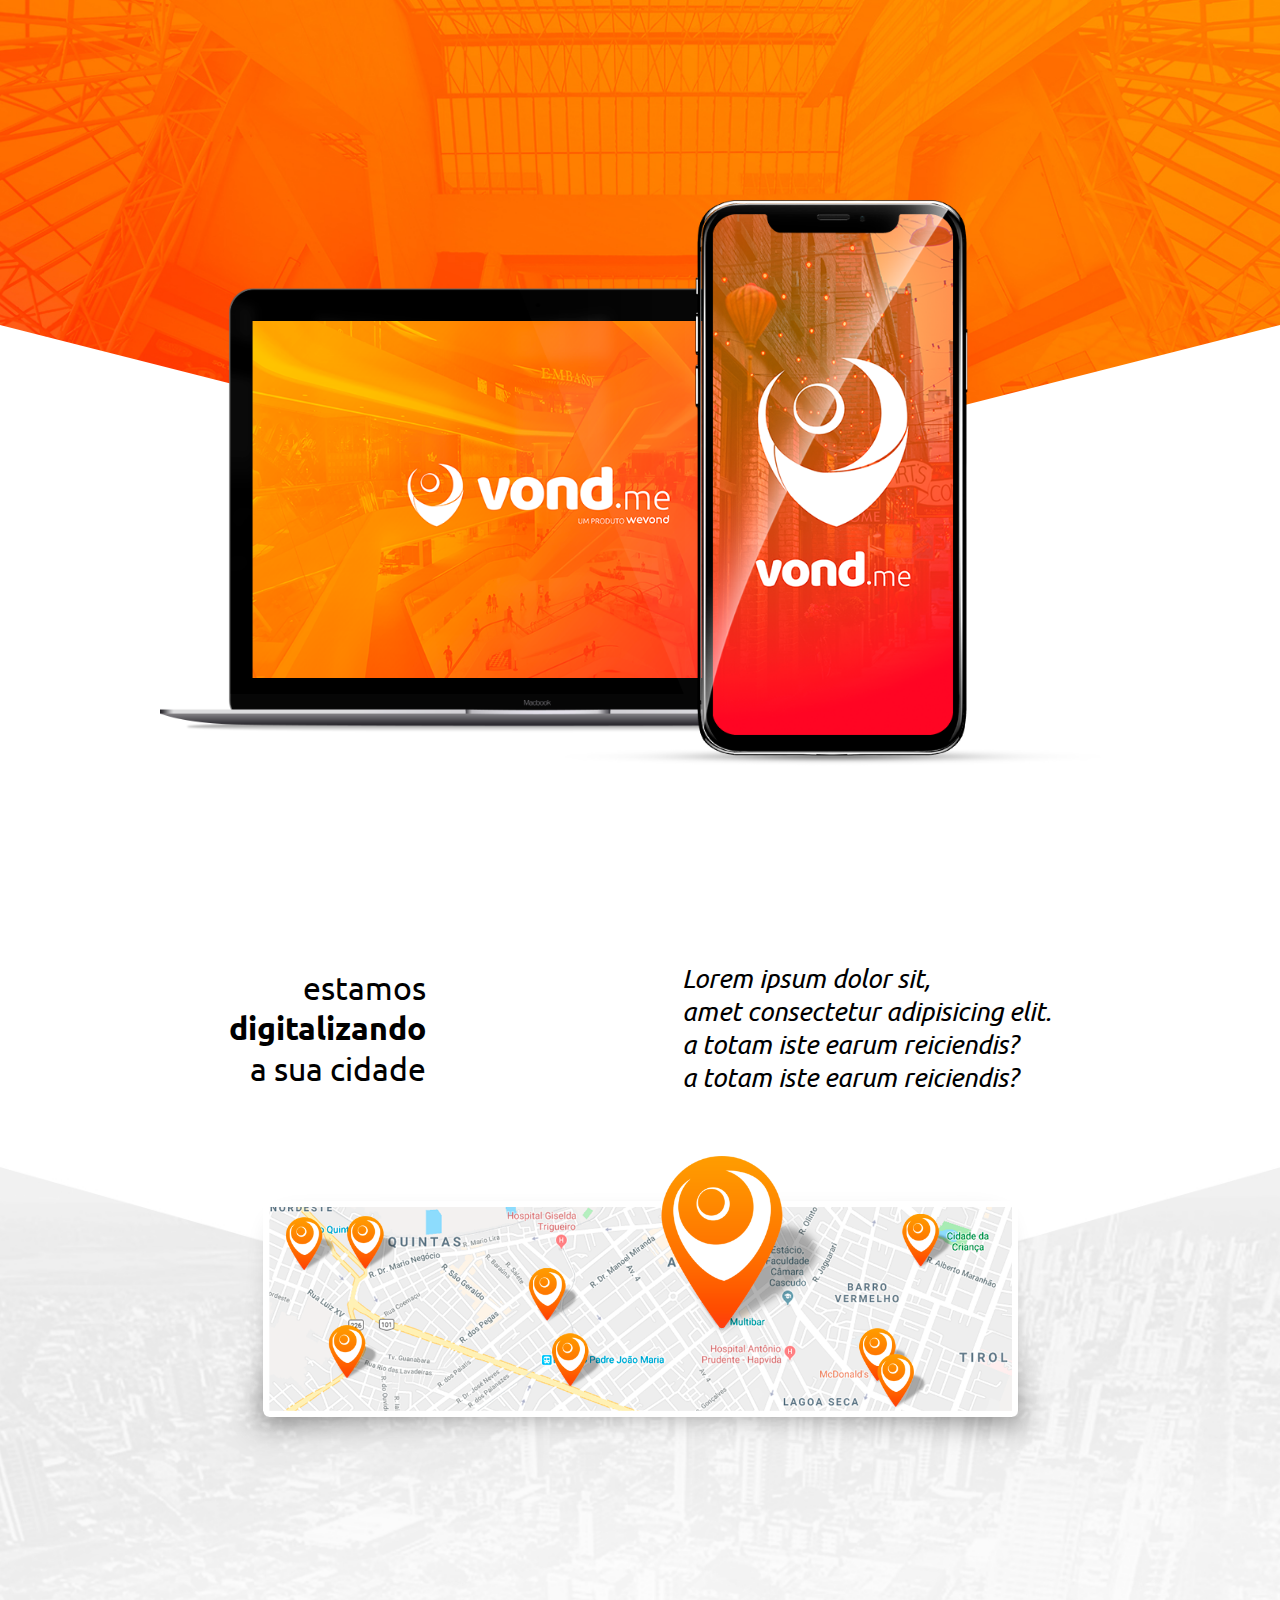
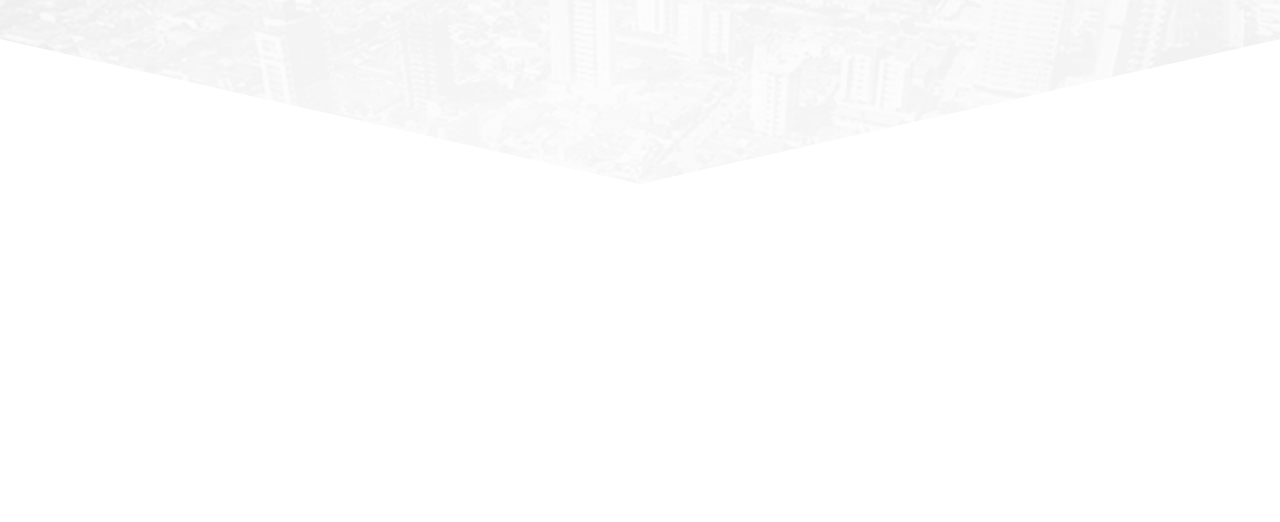
==== index.html @ 98130b82 "html/css" ====
<!DOCTYPE html>
<html lang="en">

<head>
  <meta charset="UTF-8">

  <meta name="viewport" content="width=device-width, initial-scale=1.0">
  <meta http-equiv="X-UA-Compatible" content="ie=edge">

  <link href="https://fonts.googleapis.com/css?family=Ubuntu:400,400i" rel="stylesheet">
  <link rel="shortcut icon" href="favicon.ico" type="image/x-icon">
  <link rel="stylesheet" href="css/style.css">

  <title>Vond.me</title>
</head>

<body>
  <div id="wevondLand1">
    <div id="wevondLand1Div"></div>
    <img src="img/celular-01_03.png" alt="devices">
  </div>

  <div id="wevondLand2">
    <p id="text1">
      <span>estamos</span>
      <span class="bold">digitalizando</span>
      <span>a sua cidade</span>
    </p>
    <p id="text2">
      <span>Lorem ipsum dolor sit,</span>
      <span>amet consectetur adipisicing elit.</span>
      <span> a totam iste earum reiciendis?</span>
      <span> a totam iste earum reiciendis?</span>
    </p>
  </div>

  <div id="wevondLand3">
    <img src="img/map_03.png" alt="devices">
    <div id="wevondLand3Div"></div>
  </div>

</body>

</html>
---- css/style.css ----
/* * {
  margin: 0 auto;
  padding: 0
} */

body{
  font-family: 'Ubuntu', sans-serif;
  margin: 0 auto;
}

.bold{
  font-weight: bold
}

#wevondLand1 {
  height: 900px;
  position: relative;
}
#wevondLand1Div {
  background: url("../img/wevond-land_01.jpg") no-repeat center center;
  clip-path: polygon(50% 75%, 100% 50%, 100% 0, 0 0, 0 50%);
  background-size: cover;
  height: 650px;
}

#wevondLand1 img {
  margin: 0 auto;
  max-width: 75%;
  position: absolute;
  right: 0;
  left: 0;
  top: 200px
}

#wevondLand2 {
  height: 20vw;
  display: flex;
  flex-direction: row;
  align-items: center;
  justify-content: center;
}
#wevondLand2 span {
  display: block
}
#wevondLand2 #text1 {
  font-size: 2.5vw;
  text-align: right;
  margin-right: 10vw;
}
#wevondLand2 #text2 {
  font-size: 2vw;
  font-style: italic;
  margin-left: 10vw;
}

#wevondLand3 {
  height: 700px;
  position: relative;
}
#wevondLand3Div {
  background: url("../img/wevond-land_03.jpg") no-repeat center center;
  clip-path: polygon(50% 15%, 100% 0, 100% 50%, 50% 65%, 0 50%, 0 0);
  background-size: cover;
  height: 966px
}

#wevondLand3 img {
  margin: 0 auto;
  z-index: 99;
  max-width: 65%;
  position: absolute;
  right: 0;
  left: 0;
}
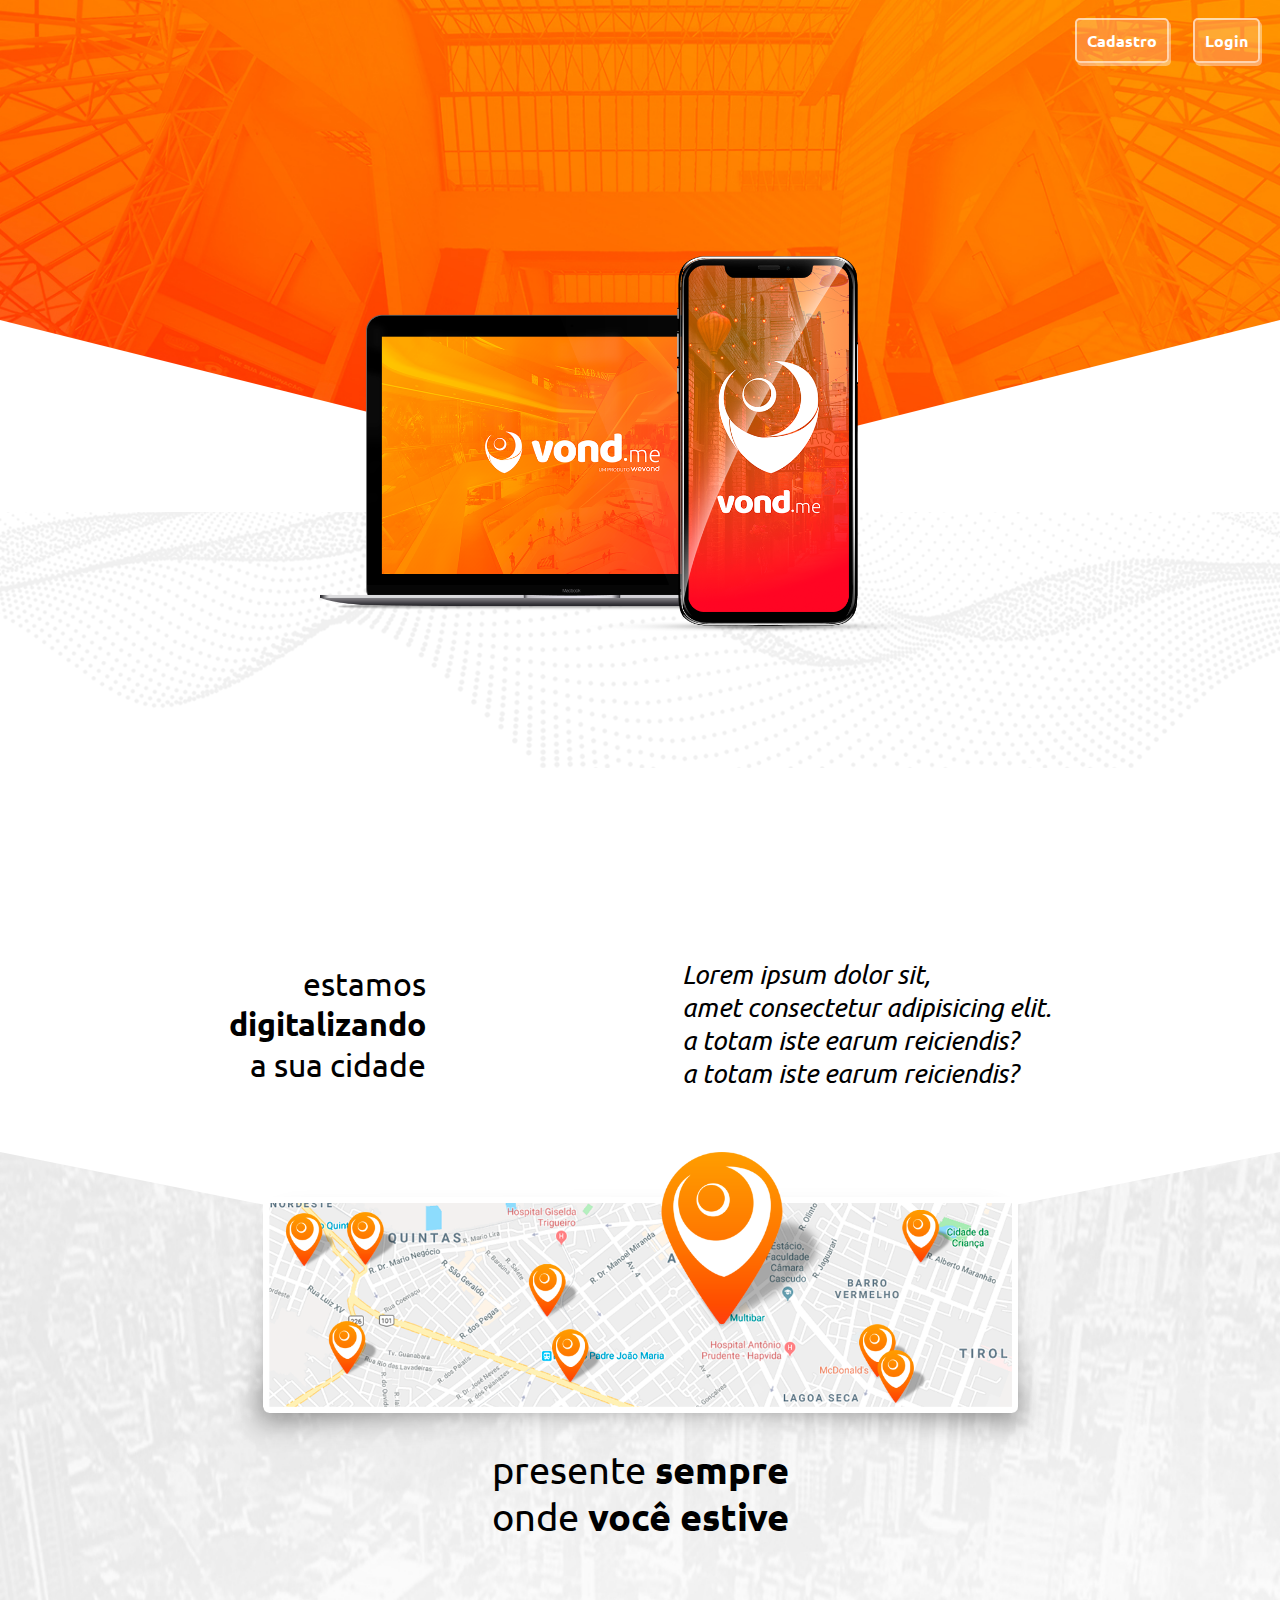
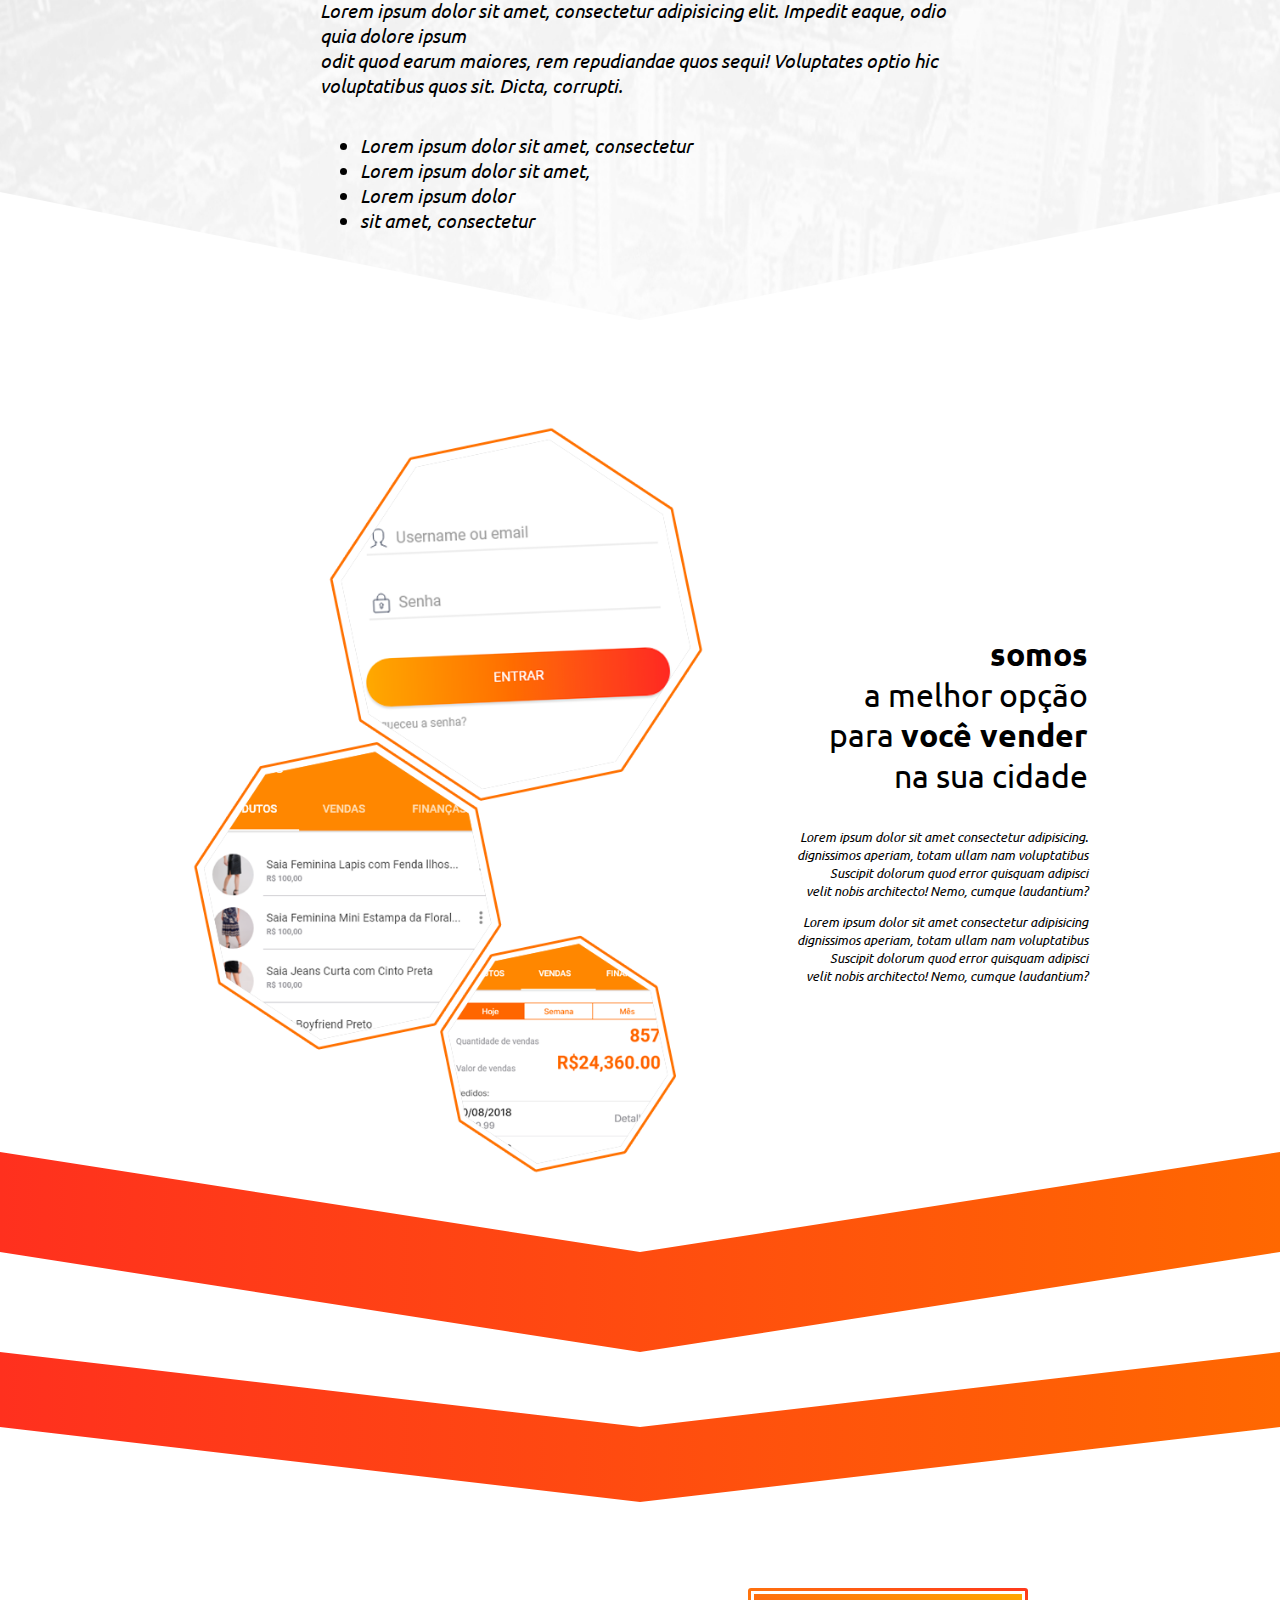
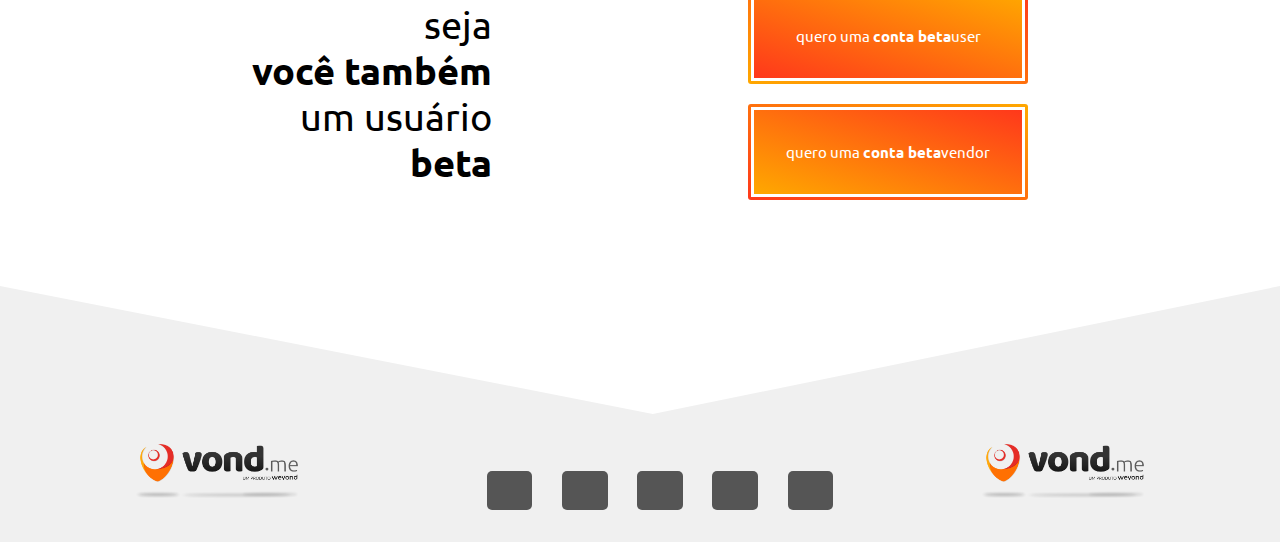
==== commit 4415168a: "finish project" ====
--- a/index.html
+++ b/index.html
@@ -8,6 +8,8 @@
   <meta http-equiv="X-UA-Compatible" content="ie=edge">
 
   <link href="https://fonts.googleapis.com/css?family=Ubuntu:400,400i" rel="stylesheet">
+  <link rel="stylesheet" href="https://use.fontawesome.com/releases/v5.8.2/css/all.css"
+    integrity="sha384-oS3vJWv+0UjzBfQzYUhtDYW+Pj2yciDJxpsK1OYPAYjqT085Qq/1cq5FLXAZQ7Ay" crossorigin="anonymous">
   <link rel="shortcut icon" href="favicon.ico" type="image/x-icon">
   <link rel="stylesheet" href="css/style.css">
 
@@ -15,28 +17,112 @@
 </head>
 
 <body>
-  <div id="wevondLand1">
-    <div id="wevondLand1Div"></div>
-    <img src="img/celular-01_03.png" alt="devices">
+  <div id="content">
+    <div id="wevondLand1">
+      <div id="wevondLand1Div">
+        <a href=""> Cadastro</a>
+        <a href=""> Login</a>
+      </div>
+      <div id="waves"></div>
+      <img src="img/celular-01_03.png" alt="devices">
+    </div>
+
+    <div id="wevondLand2">
+      <p id="text1">
+        <span>estamos</span>
+        <span class="bold">digitalizando</span>
+        <span>a sua cidade</span>
+      </p>
+      <p id="text2">
+        <span>Lorem ipsum dolor sit,</span>
+        <span>amet consectetur adipisicing elit.</span>
+        <span> a totam iste earum reiciendis?</span>
+        <span> a totam iste earum reiciendis?</span>
+      </p>
+    </div>
+
+    <div id="wevondLand3">
+      <img src="img/map_03.png" alt="devices">
+      <div id="wevondLand3Text">
+        <p id="text1">
+          <span>presente <b>sempre</b></span>
+          <span>onde <b>você estive</b></span>
+        </p>
+        <p id="text2">
+          <span>Lorem ipsum dolor sit amet, consectetur adipisicing elit. Impedit eaque, odio quia dolore ipsum</span>
+          <span>odit quod earum maiores, rem repudiandae quos sequi! Voluptates optio hic voluptatibus quos sit. Dicta,
+            corrupti.</span>
+        </p>
+        <ul>
+          <li>Lorem ipsum dolor sit amet, consectetur</li>
+          <li>Lorem ipsum dolor sit amet, </li>
+          <li>Lorem ipsum dolor</li>
+          <li>sit amet, consectetur</li>
+        </ul>
+      </div>
+      <div id="wevondLand3Div"></div>
+    </div>
+    <div id="wevondLand4">
+      <img src="img/imagens-vendors.png" alt="site-octagons">
+      <div id="wevondLand4Text">
+        <p id="text1">
+          <span><b>somos</b></span>
+          <span>a melhor opção</span>
+          <span>para <b>você vender</b></span>
+          <span>na sua cidade</span>
+        </p>
+        <p id="text2">
+          <span> Lorem ipsum dolor sit amet consectetur adipisicing. </span>
+          <span>dignissimos aperiam, totam ullam nam voluptatibus</span>
+          <span>Suscipit dolorum quod error quisquam adipisci </span>
+          <span>velit nobis architecto! Nemo, cumque laudantium?</span>
+        </p>
+        <p id="text3">
+          <span> Lorem ipsum dolor sit amet consectetur adipisicing </span>
+          <span>dignissimos aperiam, totam ullam nam voluptatibus</span>
+          <span>Suscipit dolorum quod error quisquam adipisci </span>
+          <span>velit nobis architecto! Nemo, cumque laudantium?</span>
+        </p>
+      </div>
+    </div>
+
+    <div id="wevondLand5">
+      <div id="wevondLand5Div1"></div>
+      <div id="wevondLand5Div2"></div>
+    </div>
+
+    <div id="wevondLand6">
+      <div id="wevondLand6Text">
+        <p>
+          <span>seja</span>
+          <span><b>você também</b></span>
+          <span>um usuário</span>
+          <span><b>beta</b></span>
+        </p>
+      </div>
+      <div id="wevondLand6Buttons">
+        <div id="div1"><a href="">quero uma <b>conta beta</b>user</a></div>
+        <div id="div2"><a href="">quero uma <b>conta beta</b>vendor</a></div>
+      </div>
+    </div>
   </div>
 
-  <div id="wevondLand2">
-    <p id="text1">
-      <span>estamos</span>
-      <span class="bold">digitalizando</span>
-      <span>a sua cidade</span>
-    </p>
-    <p id="text2">
-      <span>Lorem ipsum dolor sit,</span>
-      <span>amet consectetur adipisicing elit.</span>
-      <span> a totam iste earum reiciendis?</span>
-      <span> a totam iste earum reiciendis?</span>
-    </p>
-  </div>
-
-  <div id="wevondLand3">
-    <img src="img/map_03.png" alt="devices">
-    <div id="wevondLand3Div"></div>
+  <div id="wevondLand7">
+    <div class="wevondLand7Img">
+      <img src="img/logo.png" alt="Logo">
+    </div>
+    <div id="wevondLand7List">
+      <ul>
+        <li><i class="fab fa-instagram"></i></li>
+        <li><i class="fab fa-facebook-f"></i></li>
+        <li><i class="fab fa-whatsapp"></i></li>
+        <li><i class="fab fa-linkedin-in"></i></li>
+        <li><i class="fab fa-youtube"></i></li>
+      </ul>
+    </div>
+    <div class="wevondLand7Img">
+      <img src="img/logo.png" alt="Logo">
+    </div>
   </div>
 
 </body>
--- a/css/style.css
+++ b/css/style.css
@@ -6,31 +6,75 @@
 body{
   font-family: 'Ubuntu', sans-serif;
   margin: 0 auto;
-}
-
-.bold{
+  display: flex;
+  flex-direction: column;
+}
+body a {
+  color:#fff
+}
+
+.bold, b{
   font-weight: bold
 }
 
+#content {
+  flex: 1 0 auto;
+}
+
 #wevondLand1 {
-  height: 900px;
   position: relative;
 }
 #wevondLand1Div {
   background: url("../img/wevond-land_01.jpg") no-repeat center center;
   clip-path: polygon(50% 75%, 100% 50%, 100% 0, 0 0, 0 50%);
   background-size: cover;
-  height: 650px;
-}
-
+  height: 50vw;
+  /* height: 650; */
+  text-align: right;
+}
+
+#wevondLand1Div a {
+  transition: .5s;
+  text-decoration: none;
+  font-weight: bold;
+  padding: 10px;
+  margin-right: 20px;
+  color:#fff;
+  position: relative;
+  top:30px;
+  background: rgba(255,255,255,.2);
+  border: 2px solid rgba(255,255,255,.6);
+  border-radius: 5px;
+  box-shadow: 2px 3px rgba(255,255,255,.4);
+}
+#wevondLand1Div a:hover {
+  transition: .5s;
+  top: 27px;
+  margin-right: 22px;
+  box-shadow: 4px 6px rgba(255,255,255,.4);
+}
+
+#waves{
+  position: relative;
+  top: -10vw;
+  /* top: -200px; */
+  background: url("../img/detalhes-waves.png") no-repeat center center;
+  background-size: cover;
+  /* height: 300px; */
+  height: 20vw;
+}
 #wevondLand1 img {
   margin: 0 auto;
-  max-width: 75%;
+  /* max-width: 75%; */
+  width: 50vw;
   position: absolute;
   right: 0;
   left: 0;
-  top: 200px
-}
+  /* top: 200px */
+  top: 20vw;
+}
+
+
 
 #wevondLand2 {
   height: 20vw;
@@ -53,15 +97,51 @@
   margin-left: 10vw;
 }
 
+
+
 #wevondLand3 {
-  height: 700px;
   position: relative;
+  /* height: 1000px; */
+  height: 70vw;
 }
 #wevondLand3Div {
-  background: url("../img/wevond-land_03.jpg") no-repeat center center;
-  clip-path: polygon(50% 15%, 100% 0, 100% 50%, 50% 65%, 0 50%, 0 0);
-  background-size: cover;
-  height: 966px
+  background: url("../img/wevond-land_03.2.jpg") no-repeat center center;
+  clip-path: polygon(50% 10%, 100% 0, 100% 50%, 50% 60%, 0 50%, 0 0);
+  background-size: cover;
+  height: 100vw;
+  /* height: 1700px; */
+}
+
+#wevondLand3Text {
+  width: 50%;
+  margin: 0 auto;
+  z-index: 99;
+  /* margin-top: 350px; */
+  margin-top: 20vw;
+  position: absolute;
+  right: 0;
+  left: 0;
+  top:0;
+  display: flex;
+  flex-direction: column;
+  justify-content:center;
+  align-items: flex-start
+}
+#wevondLand3Text span {
+  display:block;
+}
+#wevondLand3Text #text1 {
+  align-self: center;
+  font-size: 3vw;
+  text-align: center;
+}
+#wevondLand3Text ul {
+  align-self: flex-start
+}
+#wevondLand3Text #text2, ul li {
+  font-size: 1.5vw;
+  text-align: left;
+  font-style: italic;
 }
 
 #wevondLand3 img {
@@ -71,4 +151,213 @@
   position: absolute;
   right: 0;
   left: 0;
+}
+
+
+
+#wevondLand4 {
+  height: 55vw;
+  display: flex;
+  flex-direction: row;
+  align-items: center;
+  justify-content: center;
+}
+#wevondLand4 img {
+  z-index: 99;
+  width: 40vw;
+}
+#wevondLand4Text{
+  text-align: right;
+  width: 30%
+}
+#text1{
+  font-size: 2.5vw;
+}
+#text2,#text3 {
+  font-size: 1vw;
+  font-style: italic;
+}
+#wevondLand4 span {
+  display: block
+}
+
+
+
+#wevondLand5Div1 {
+  background: linear-gradient(to right, #ff301e, #ff6801);
+  clip-path: polygon(50% 50%, 100% 0, 100% 50%, 50% 100%, 0 50%, 0 0);
+  background-size: cover;
+  height: 200px
+}
+#wevondLand5Div2 {
+  background: linear-gradient(to right, #ff301e, #ff6801);
+  clip-path: polygon(50% 50%, 100% 0, 100% 50%, 50% 100%, 0 50%, 0 0);
+  background-size: cover;
+  height: 150px
+}
+
+
+
+#wevondLand6{
+  height: 30vw;
+  display: flex;
+  flex-direction: row;
+  align-items: center;
+  justify-content: center;
+}
+#wevondLand6Text {
+  text-align: right;
+  margin-right: 10%;
+  font-size: 3vw;
+}
+#wevondLand6Text span{
+  display:block
+}
+#wevondLand6Buttons{
+  margin-left: 10%;
+  font-size: 1.2vw;
+  text-align: center
+}
+#wevondLand6Buttons #div1{
+  margin-bottom: 20px;
+  background: linear-gradient(to top right, #ffa800,#ff381b);
+  border-radius: 3px;
+  padding: 3px;
+  display: flex;
+  align-items: center;
+  justify-content: center
+}
+#wevondLand6Buttons #div1 a{
+  width: 90%;
+  background: linear-gradient(to bottom left, #ffa800,#ff381b);
+  /* padding:25px; */
+  padding: 2.5vw;
+  border: 3px solid #fff;
+  text-decoration: none
+}
+
+#wevondLand6Buttons #div2{
+  margin-top: 20px;
+  background: linear-gradient(to bottom left, #ffa800,#ff381b);
+  border-radius: 3px;
+  padding: 3px;
+  display: flex;
+  align-items: center;
+  justify-content: center
+}
+#wevondLand6Buttons #div2 a{
+  width: 90%;
+  background: linear-gradient(to top right, #ffa800,#ff381b);
+  /* padding: 25px; */
+  padding: 2.5vw;
+  border: 3px solid #fff;
+  text-decoration: none
+}
+
+#wevondLand7 {
+  flex-shrink: 0;
+  height: 20vw;
+  background: #f0f0f0;
+  clip-path: polygon( 100% 100%, 100% 0,51% 50%, 0 0, 0 100%);
+  display: flex;
+  flex-direction: row;
+  align-items: flex-end;
+  justify-content: center
+}
+#wevondLand7 .wevondLand7Img{
+  margin: 0 auto 40px auto;
+}
+
+#wevondLand7 img {
+  width: 13vw;
+}
+
+#wevondLand7 #wevondLand7List {
+  display: flex;
+  flex-direction: row;
+  justify-content: center
+}
+#wevondLand7 ul li{
+  display: inline-block;
+  margin: 1vw;
+  padding: 10px;
+  width: 2vw;
+  height: 1.5vw;
+  text-align: center;
+  font-size: 1.5vw;
+  background: #555;
+  color: #fff;
+  border-radius: 5px;
+}
+
+
+
+@media only screen and (max-width: 1200px) {
+  #wevondLand2 #text1 {
+    font-size: 4vw;
+    margin-right: 20px;
+  }
+  #wevondLand2 #text2 {
+    font-size: 3vw;
+    margin-left: 20px;
+  }
+
+
+  #wevondLand3 {
+    height: 80vw;
+  }
+  #wevondLand3Div {
+    clip-path: polygon(50% 20%, 100% 10%, 100% 50%, 50% 60%, 0 50%, 0 10%);
+    height: 130vw;
+  }
+  #wevondLand3 img {
+    top:20px
+  }
+  #wevondLand3Text{
+    margin-top: 22vw;
+    width: 75%;
+  }
+  #wevondLand3Text #text1 {
+    font-size: 5vw;
+  }
+  #wevondLand3Text #text2, ul li {
+    font-size: 2vw;
+  }
+  
+  
+  #wevondLand4 img {
+    width: 40vw;
+  }
+  #wevondLand4Text{
+    width: 45%
+  }
+  #wevondLand4Text #text1{
+    font-size: 5vw;
+  }
+  #wevondLand4Text #text2,#text3 {
+    font-size: 1.9vw;
+  }
+
+
+  #wevondLand5Div1 {
+    position: relative;
+    top: 20px;
+    clip-path: polygon(50% 50%, 100% 10%, 100% 50%, 50% 90%, 0 50%, 0 10%);
+    height: 150px
+  }
+  #wevondLand5Div2 {
+    position: relative;
+    bottom: 20px;
+    clip-path: polygon(50% 50%, 100% 0, 100% 50%, 50% 100%, 0 50%, 0 0);
+    height: 100px
+  }
+
+
+  #wevondLand6Text {
+    font-size: 5vw;
+  }
+  #wevondLand6Buttons{
+    margin-left: 5%;
+    font-size: 2vw;
+  }
 }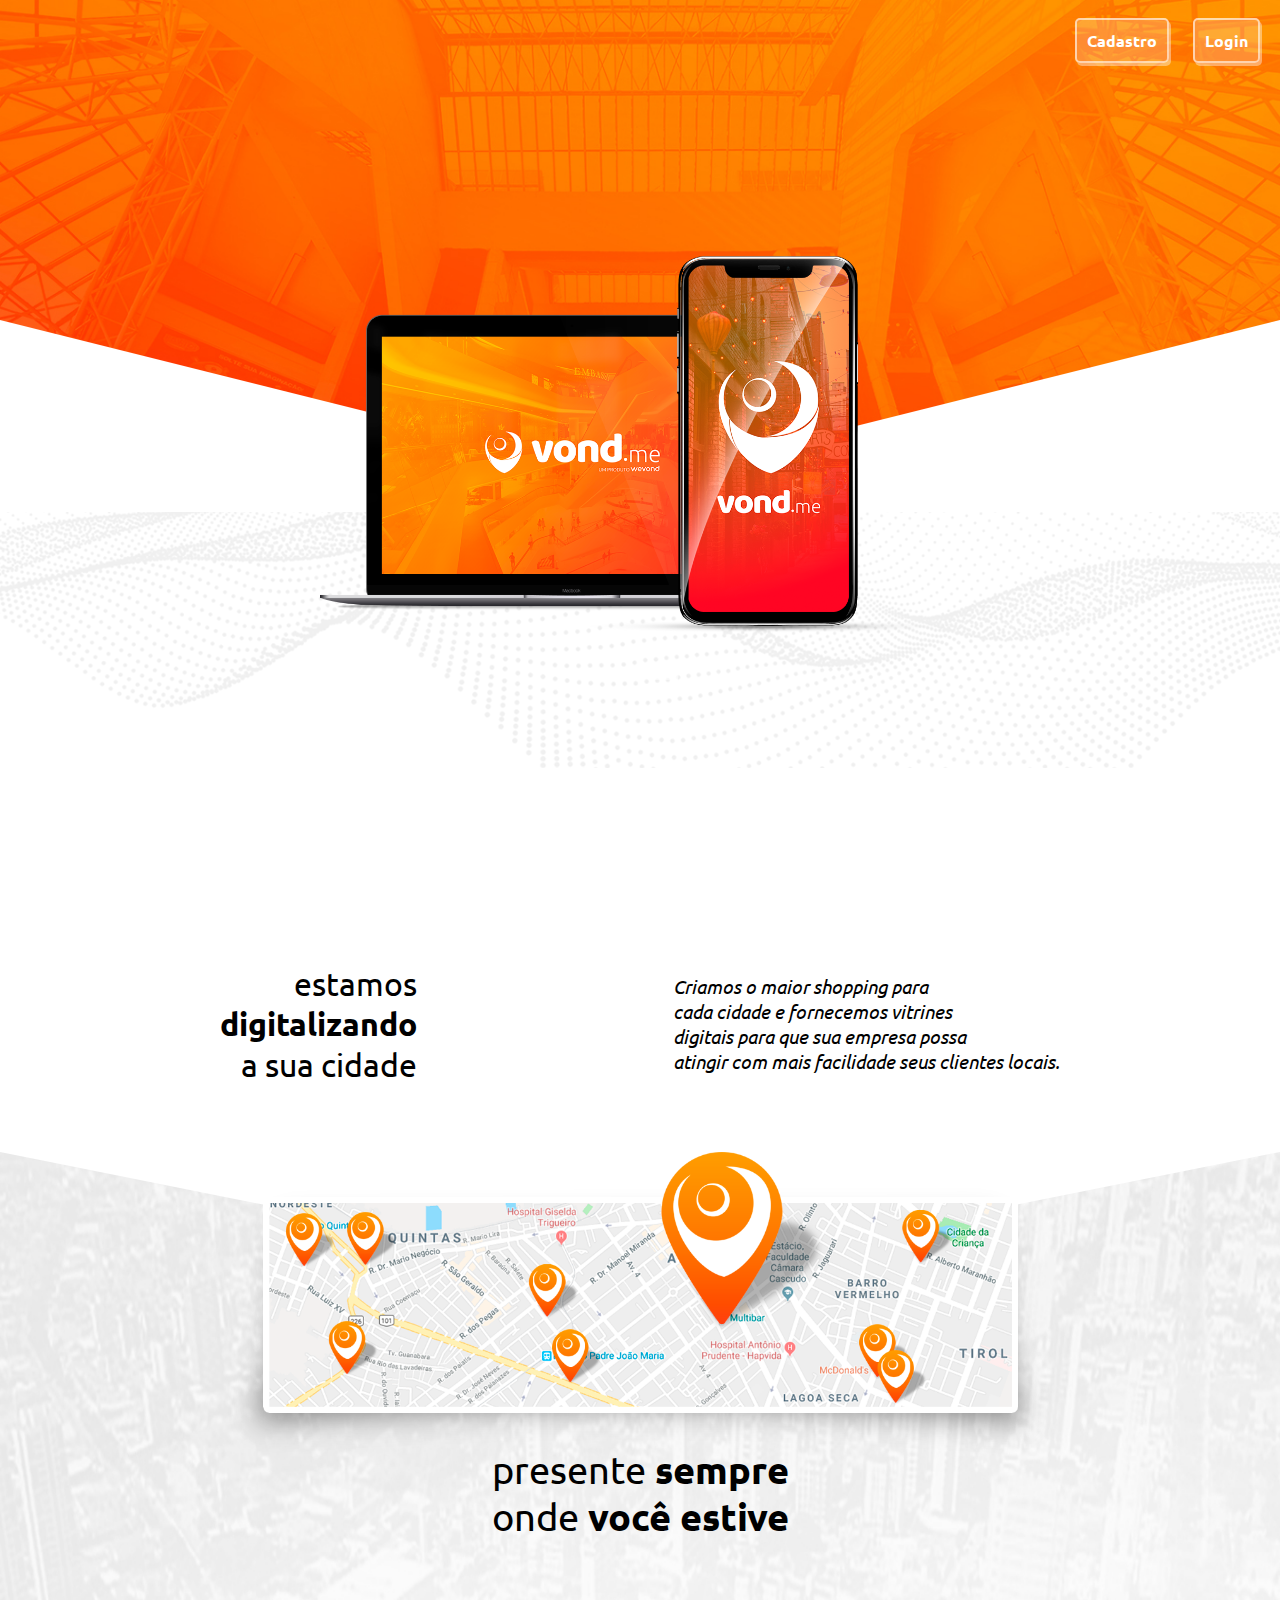
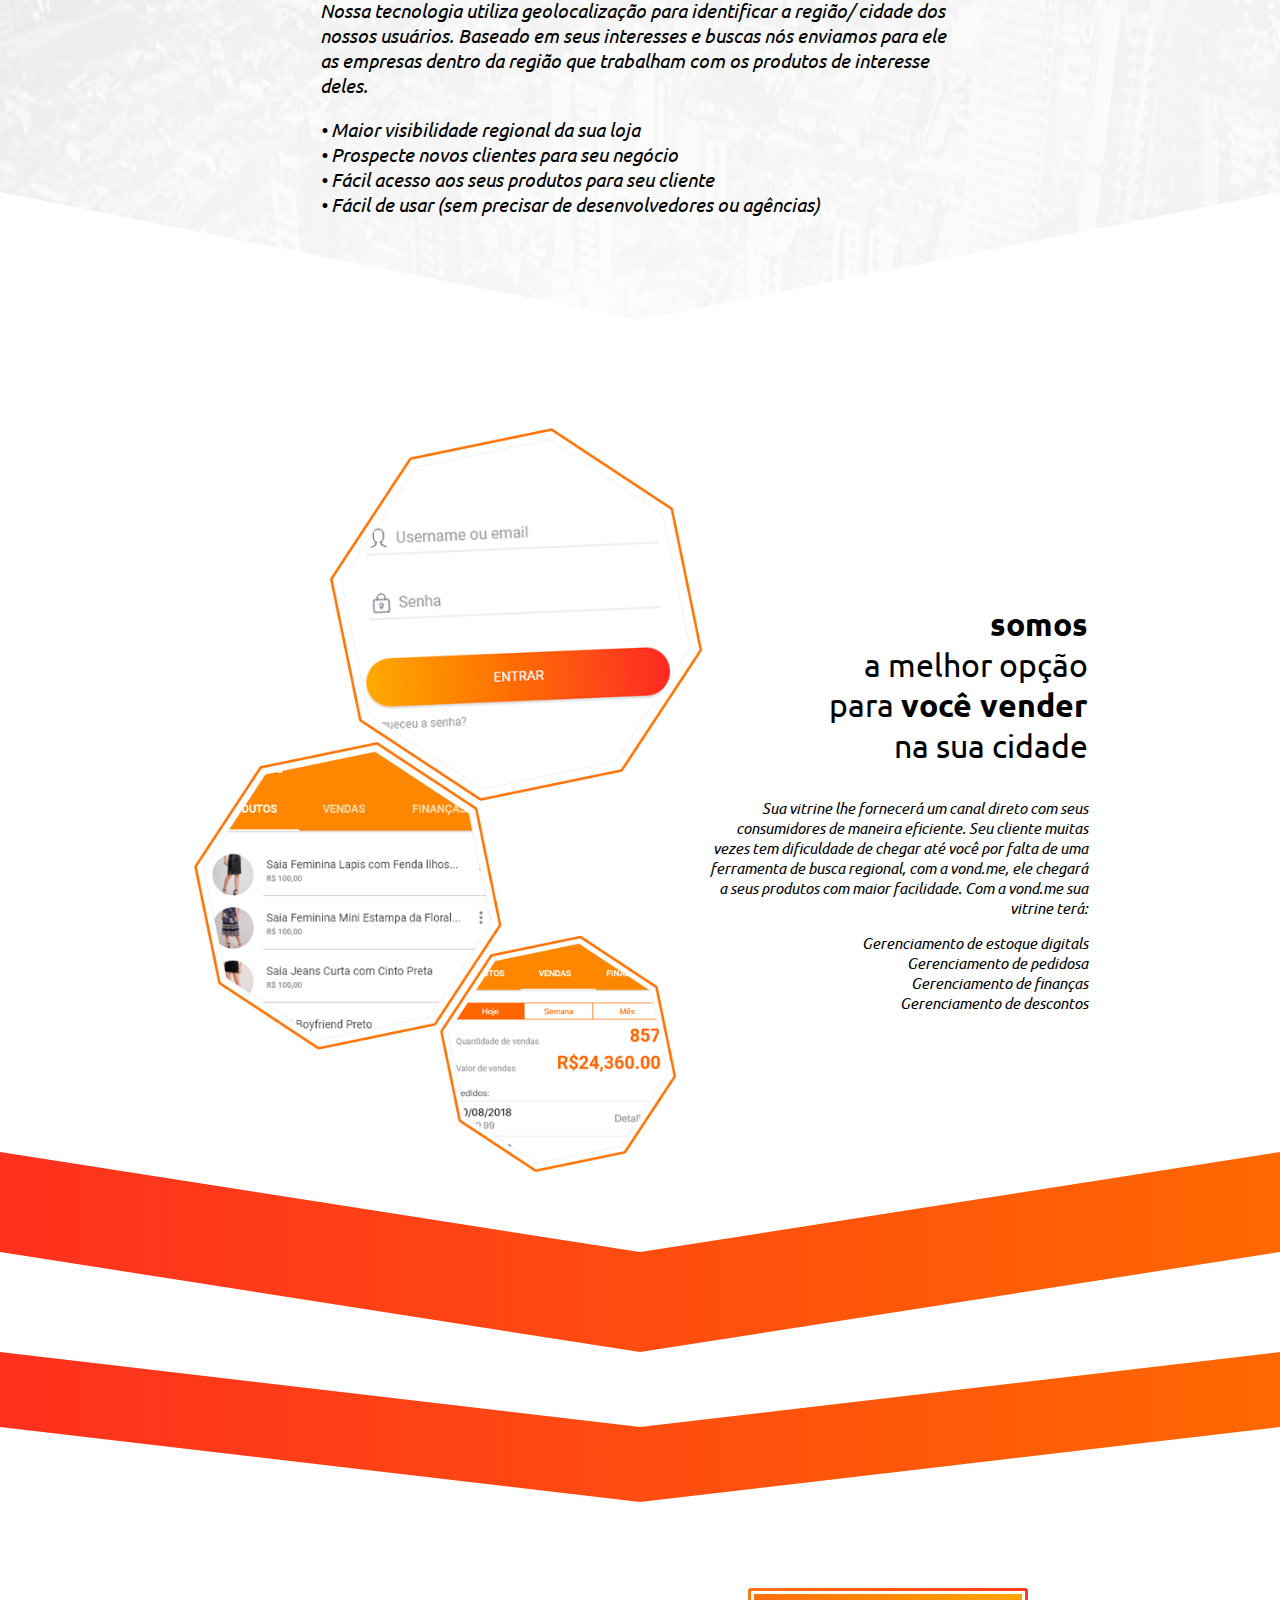
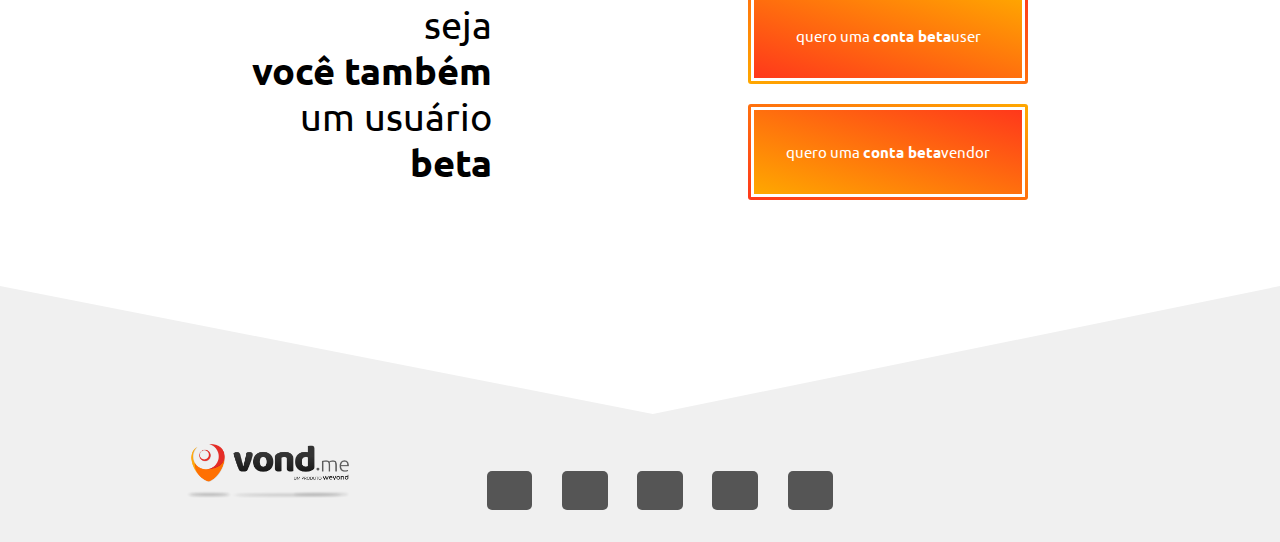
==== commit 6b1553ae: "Reorganizar responsividade" ====
--- a/index.html
+++ b/index.html
@@ -34,10 +34,10 @@
         <span>a sua cidade</span>
       </p>
       <p id="text2">
-        <span>Lorem ipsum dolor sit,</span>
-        <span>amet consectetur adipisicing elit.</span>
-        <span> a totam iste earum reiciendis?</span>
-        <span> a totam iste earum reiciendis?</span>
+        <span>Criamos o maior shopping para</span> 
+        <span>cada cidade e fornecemos vitrines</span> 
+        <span>digitais para que sua empresa possa</span>
+        <span>atingir com mais facilidade seus clientes locais.</span>
       </p>
     </div>
 
@@ -49,16 +49,17 @@
           <span>onde <b>você estive</b></span>
         </p>
         <p id="text2">
-          <span>Lorem ipsum dolor sit amet, consectetur adipisicing elit. Impedit eaque, odio quia dolore ipsum</span>
-          <span>odit quod earum maiores, rem repudiandae quos sequi! Voluptates optio hic voluptatibus quos sit. Dicta,
-            corrupti.</span>
+          Nossa tecnologia utiliza geolocalização para identificar a região/ cidade 
+          dos nossos usuários. Baseado em seus interesses e buscas nós enviamos 
+          para ele as empresas dentro da região que trabalham com os produtos de 
+          interesse deles.
         </p>
-        <ul>
-          <li>Lorem ipsum dolor sit amet, consectetur</li>
-          <li>Lorem ipsum dolor sit amet, </li>
-          <li>Lorem ipsum dolor</li>
-          <li>sit amet, consectetur</li>
-        </ul>
+        <div id="list">
+          <span>• Maior visibilidade regional da sua loja</span>
+          <span>• Prospecte novos clientes para seu negócio</span>
+          <span>• Fácil acesso aos seus produtos para seu cliente</span>
+          <span>• Fácil de usar (sem precisar de desenvolvedores ou agências)</span>
+        </div>
       </div>
       <div id="wevondLand3Div"></div>
     </div>
@@ -72,16 +73,13 @@
           <span>na sua cidade</span>
         </p>
         <p id="text2">
-          <span> Lorem ipsum dolor sit amet consectetur adipisicing. </span>
-          <span>dignissimos aperiam, totam ullam nam voluptatibus</span>
-          <span>Suscipit dolorum quod error quisquam adipisci </span>
-          <span>velit nobis architecto! Nemo, cumque laudantium?</span>
+          Sua vitrine lhe fornecerá um canal direto com seus consumidores de maneira eficiente. Seu cliente muitas vezes tem dificuldade de chegar até você por falta de uma ferramenta de busca regional, com a vond.me, ele chegará a seus produtos com maior facilidade. Com a vond.me sua vitrine terá:
         </p>
         <p id="text3">
-          <span> Lorem ipsum dolor sit amet consectetur adipisicing </span>
-          <span>dignissimos aperiam, totam ullam nam voluptatibus</span>
-          <span>Suscipit dolorum quod error quisquam adipisci </span>
-          <span>velit nobis architecto! Nemo, cumque laudantium?</span>
+          <span>Gerenciamento de estoque digitals</span>
+          <span>Gerenciamento de pedidosa</span>
+          <span>Gerenciamento de finanças</span>
+          <span>Gerenciamento de descontos</span>
         </p>
       </div>
     </div>
@@ -121,7 +119,6 @@
       </ul>
     </div>
     <div class="wevondLand7Img">
-      <img src="img/logo.png" alt="Logo">
     </div>
   </div>
 
--- a/css/style.css
+++ b/css/style.css
@@ -92,7 +92,7 @@
   margin-right: 10vw;
 }
 #wevondLand2 #text2 {
-  font-size: 2vw;
+  font-size: 1.5vw;
   font-style: italic;
   margin-left: 10vw;
 }
@@ -135,10 +135,10 @@
   font-size: 3vw;
   text-align: center;
 }
-#wevondLand3Text ul {
+#wevondLand3Text #list {
   align-self: flex-start
 }
-#wevondLand3Text #text2, ul li {
+#wevondLand3Text #text2, #list span {
   font-size: 1.5vw;
   text-align: left;
   font-style: italic;
@@ -174,8 +174,12 @@
   font-size: 2.5vw;
 }
 #text2,#text3 {
-  font-size: 1vw;
+  font-size: 1.2vw;
   font-style: italic;
+}
+#text3 {
+  margin-top: 10px;
+  text-align: right
 }
 #wevondLand4 span {
   display: block
@@ -266,6 +270,7 @@
 }
 #wevondLand7 .wevondLand7Img{
   margin: 0 auto 40px auto;
+  width: 5vw
 }
 
 #wevondLand7 img {
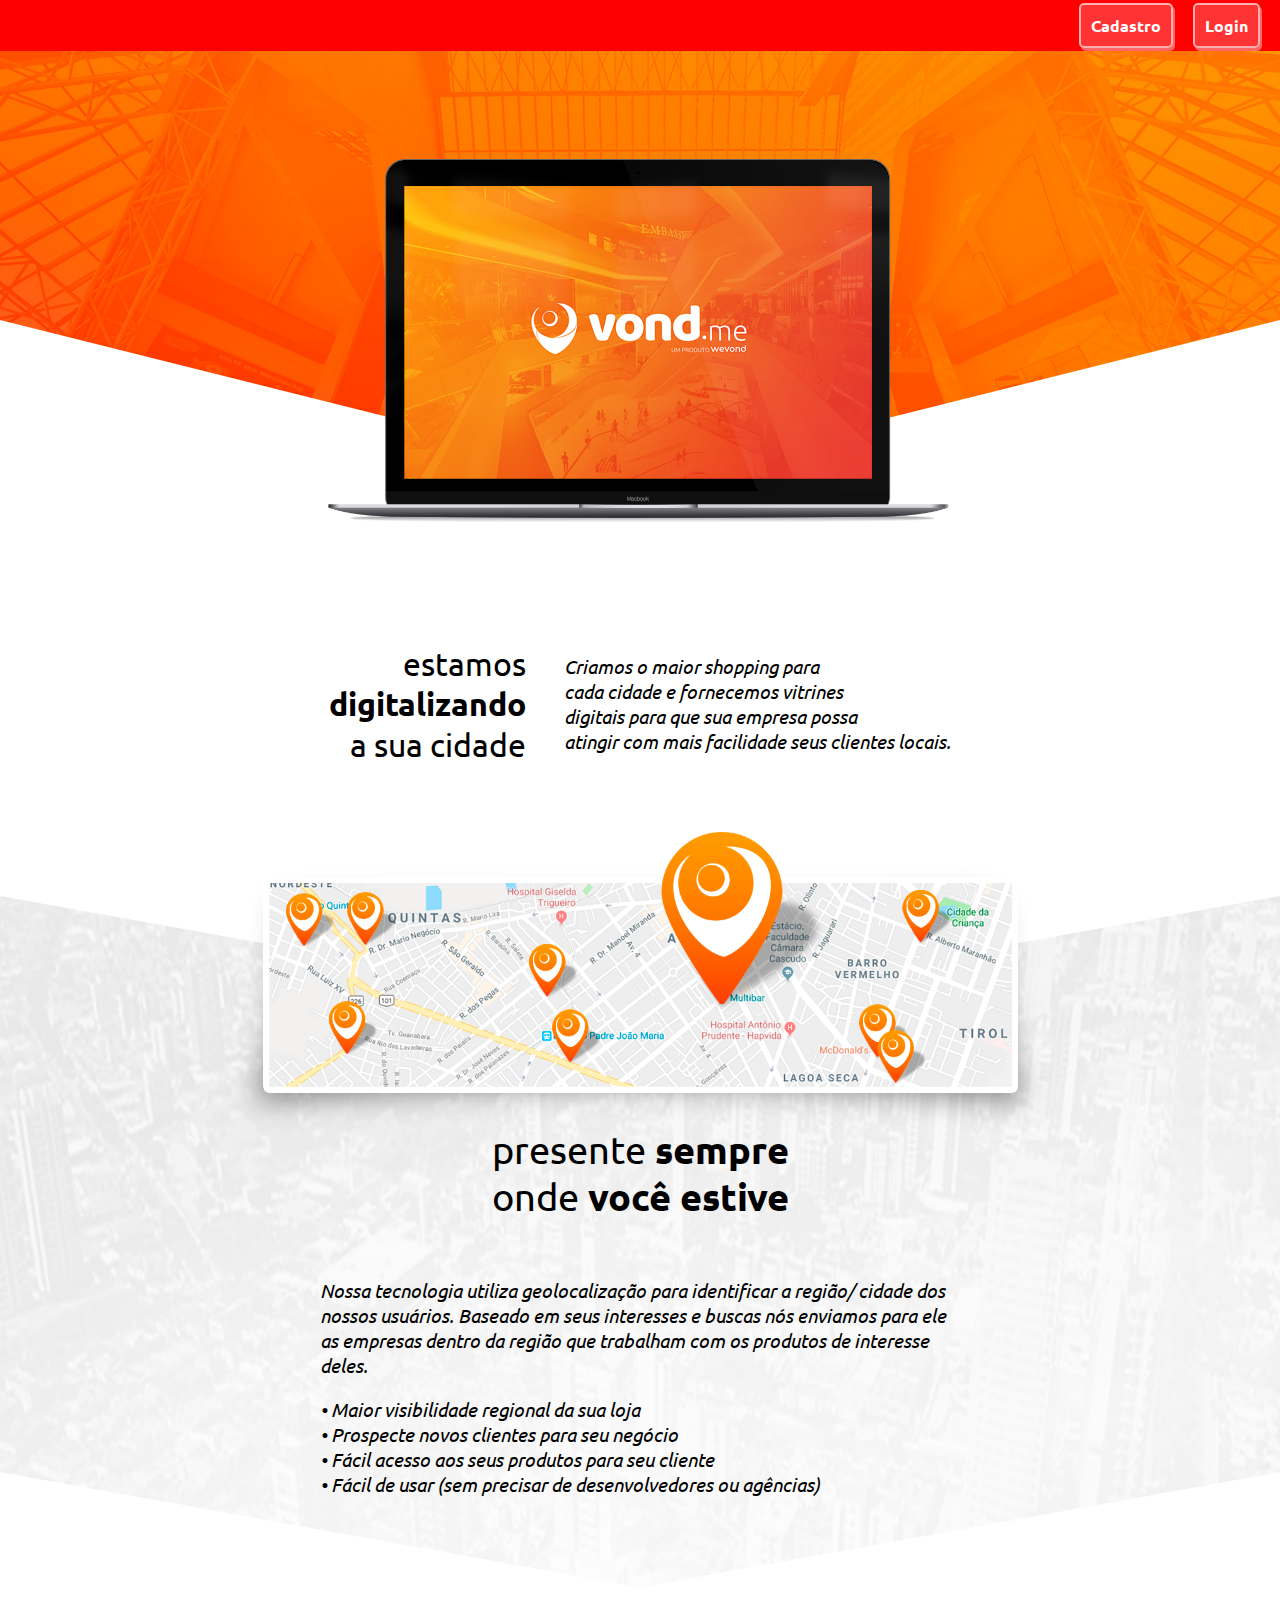
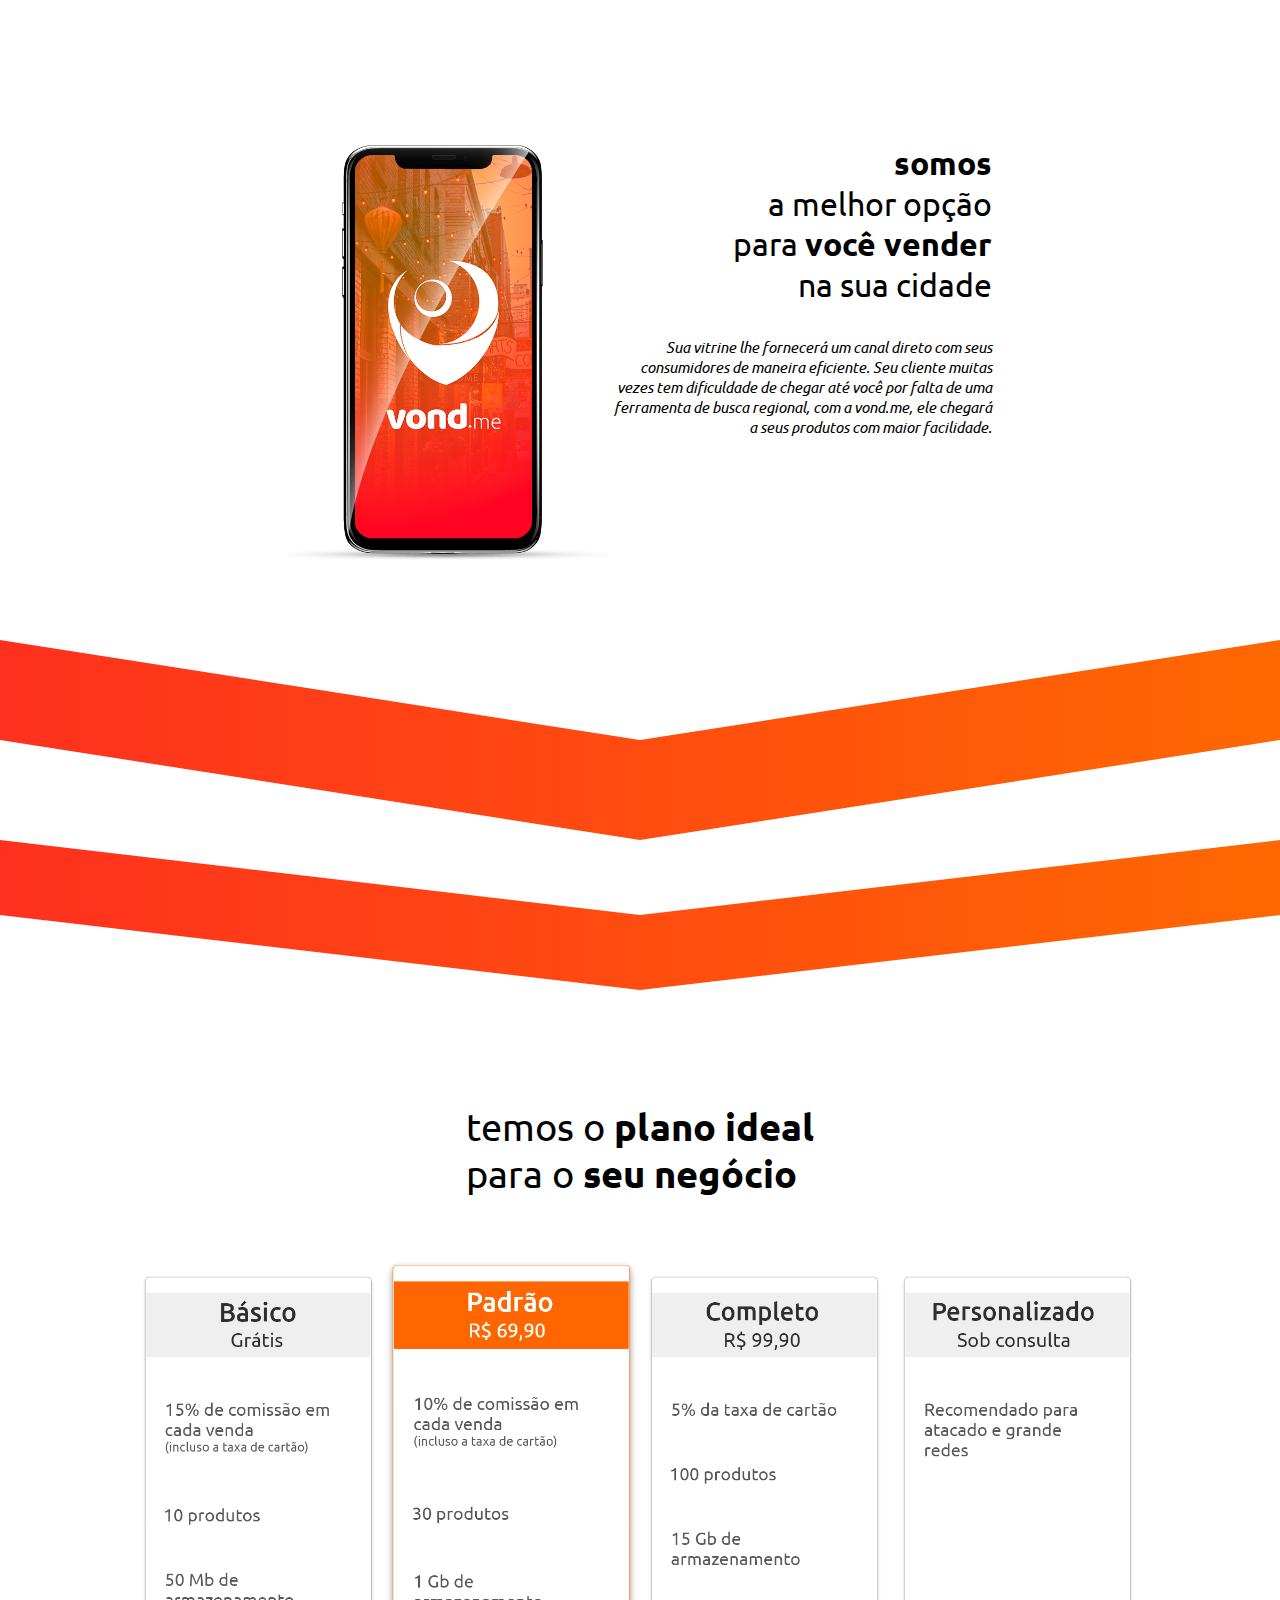
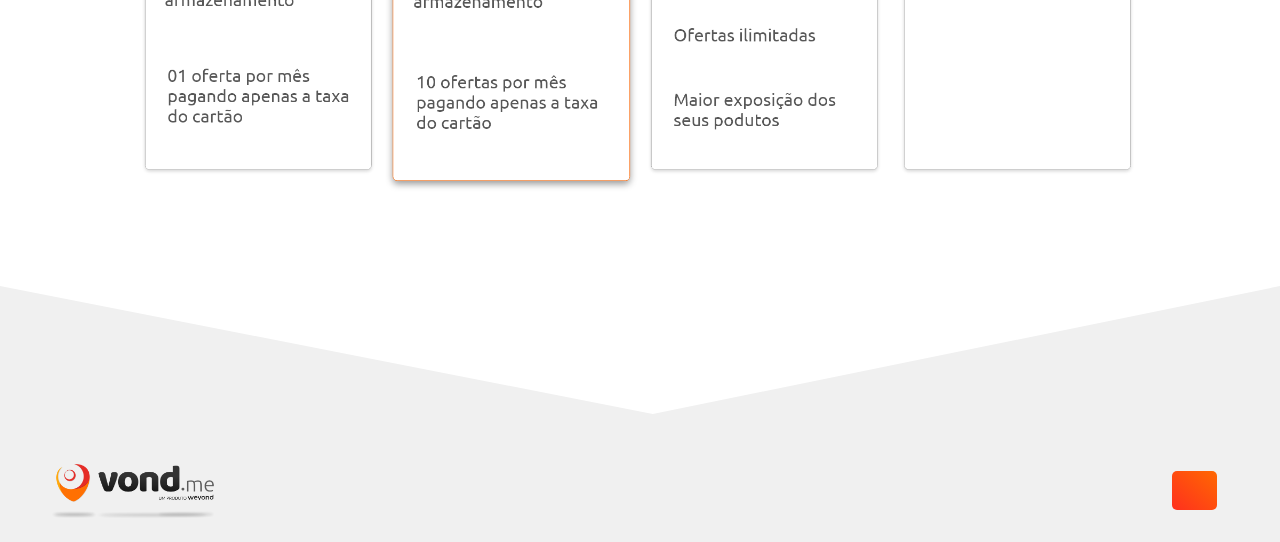
==== commit d693bf72: "mudança de imagens | inicio menu | ajuste respons." ====
--- a/index.html
+++ b/index.html
@@ -18,12 +18,13 @@
 
 <body>
   <div id="content">
+    <div id="topMenu">
+      <a href=""> Cadastro</a>
+      <a href=""> Login</a>
+    </div>
     <div id="wevondLand1">
-      <div id="wevondLand1Div">
-        <a href=""> Cadastro</a>
-        <a href=""> Login</a>
-      </div>
-      <div id="waves"></div>
+      <div id="wevondLand1Div"></div>
+      <!-- <div id="waves"></div> -->
       <img src="img/celular-01_03.png" alt="devices">
     </div>
 
@@ -34,8 +35,8 @@
         <span>a sua cidade</span>
       </p>
       <p id="text2">
-        <span>Criamos o maior shopping para</span> 
-        <span>cada cidade e fornecemos vitrines</span> 
+        <span>Criamos o maior shopping para</span>
+        <span>cada cidade e fornecemos vitrines</span>
         <span>digitais para que sua empresa possa</span>
         <span>atingir com mais facilidade seus clientes locais.</span>
       </p>
@@ -49,9 +50,9 @@
           <span>onde <b>você estive</b></span>
         </p>
         <p id="text2">
-          Nossa tecnologia utiliza geolocalização para identificar a região/ cidade 
-          dos nossos usuários. Baseado em seus interesses e buscas nós enviamos 
-          para ele as empresas dentro da região que trabalham com os produtos de 
+          Nossa tecnologia utiliza geolocalização para identificar a região/ cidade
+          dos nossos usuários. Baseado em seus interesses e buscas nós enviamos
+          para ele as empresas dentro da região que trabalham com os produtos de
           interesse deles.
         </p>
         <div id="list">
@@ -73,14 +74,16 @@
           <span>na sua cidade</span>
         </p>
         <p id="text2">
-          Sua vitrine lhe fornecerá um canal direto com seus consumidores de maneira eficiente. Seu cliente muitas vezes tem dificuldade de chegar até você por falta de uma ferramenta de busca regional, com a vond.me, ele chegará a seus produtos com maior facilidade. Com a vond.me sua vitrine terá:
+          Sua vitrine lhe fornecerá um canal direto com seus consumidores de maneira eficiente.
+          Seu cliente muitas vezes tem dificuldade de chegar até você por falta de uma ferramenta de
+          busca regional, com a vond.me, ele chegará a seus produtos com maior facilidade.
         </p>
-        <p id="text3">
+        <!-- <p id="text3">
           <span>Gerenciamento de estoque digitals</span>
           <span>Gerenciamento de pedidosa</span>
           <span>Gerenciamento de finanças</span>
           <span>Gerenciamento de descontos</span>
-        </p>
+        </p> -->
       </div>
     </div>
 
@@ -89,7 +92,7 @@
       <div id="wevondLand5Div2"></div>
     </div>
 
-    <div id="wevondLand6">
+    <!-- <div id="wevondLand6">
       <div id="wevondLand6Text">
         <p>
           <span>seja</span>
@@ -103,23 +106,35 @@
         <div id="div2"><a href="">quero uma <b>conta beta</b>vendor</a></div>
       </div>
     </div>
+  </div> -->
+
+    <div id="wevondLand6">
+      <div id="wevondLand6Text">
+        <p>
+          <span>temos o <b>plano ideal</b></span>
+          <span>para o <b>seu negócio</b></span>
+        </p>
+      </div>
+      <img src="img/Imagem-planos.png" />
+    </div>
   </div>
 
   <div id="wevondLand7">
     <div class="wevondLand7Img">
       <img src="img/logo.png" alt="Logo">
     </div>
+    <!-- <p>© All rights reserved to Wevond</p> -->
     <div id="wevondLand7List">
       <ul>
         <li><i class="fab fa-instagram"></i></li>
-        <li><i class="fab fa-facebook-f"></i></li>
+        <!-- <li><i class="fab fa-facebook-f"></i></li>
         <li><i class="fab fa-whatsapp"></i></li>
         <li><i class="fab fa-linkedin-in"></i></li>
-        <li><i class="fab fa-youtube"></i></li>
+        <li><i class="fab fa-youtube"></i></li> -->
       </ul>
     </div>
-    <div class="wevondLand7Img">
-    </div>
+    <!-- <div class="wevondLand7Img">
+    </div> -->
   </div>
 
 </body>
--- a/css/style.css
+++ b/css/style.css
@@ -1,8 +1,3 @@
-/* * {
-  margin: 0 auto;
-  padding: 0
-} */
-
 body{
   font-family: 'Ubuntu', sans-serif;
   margin: 0 auto;
@@ -17,23 +12,17 @@
   font-weight: bold
 }
 
-#content {
-  flex: 1 0 auto;
-}
-
-#wevondLand1 {
-  position: relative;
-}
-#wevondLand1Div {
-  background: url("../img/wevond-land_01.jpg") no-repeat center center;
-  clip-path: polygon(50% 75%, 100% 50%, 100% 0, 0 0, 0 50%);
-  background-size: cover;
-  height: 50vw;
-  /* height: 650; */
-  text-align: right;
-}
-
-#wevondLand1Div a {
+#topMenu {
+  z-index: 101;
+  width: 100%;
+  position: fixed;
+  height: 4vw;
+  background: red;
+  display: flex;
+  justify-content: flex-end;
+  align-items: center;
+}
+#topMenu a {
   transition: .5s;
   text-decoration: none;
   font-weight: bold;
@@ -41,27 +30,32 @@
   margin-right: 20px;
   color:#fff;
   position: relative;
-  top:30px;
   background: rgba(255,255,255,.2);
   border: 2px solid rgba(255,255,255,.6);
   border-radius: 5px;
   box-shadow: 2px 3px rgba(255,255,255,.4);
 }
-#wevondLand1Div a:hover {
-  transition: .5s;
-  top: 27px;
-  margin-right: 22px;
-  box-shadow: 4px 6px rgba(255,255,255,.4);
+
+#wevondLand1 {
+  position: relative;
+  margin-bottom: -10vw
+}
+#wevondLand1Div {
+  background: url("../img/wevond-land_01.jpg") no-repeat center center;
+  clip-path: polygon(50% 75%, 100% 50%, 100% 0, 0 0, 0 50%);
+  background-size: cover;
+  height: 50vw;
+  /* height: 650; */
 }
 
 #waves{
   position: relative;
-  top: -10vw;
+  top: -15vw;
   /* top: -200px; */
   background: url("../img/detalhes-waves.png") no-repeat center center;
   background-size: cover;
   /* height: 300px; */
-  height: 20vw;
+  height: 15vw;
 }
 #wevondLand1 img {
   margin: 0 auto;
@@ -71,13 +65,13 @@
   right: 0;
   left: 0;
   /* top: 200px */
-  top: 20vw;
+  top: 10vw;
 }
 
 
 
 #wevondLand2 {
-  height: 20vw;
+  height: 30vw;
   display: flex;
   flex-direction: row;
   align-items: center;
@@ -89,12 +83,11 @@
 #wevondLand2 #text1 {
   font-size: 2.5vw;
   text-align: right;
-  margin-right: 10vw;
 }
 #wevondLand2 #text2 {
   font-size: 1.5vw;
   font-style: italic;
-  margin-left: 10vw;
+  margin-left: 3vw;
 }
 
 
@@ -102,13 +95,13 @@
 #wevondLand3 {
   position: relative;
   /* height: 1000px; */
-  height: 70vw;
+  height: 60vw;
 }
 #wevondLand3Div {
   background: url("../img/wevond-land_03.2.jpg") no-repeat center center;
   clip-path: polygon(50% 10%, 100% 0, 100% 50%, 50% 60%, 0 50%, 0 0);
   background-size: cover;
-  height: 100vw;
+  height: 90vw;
   /* height: 1700px; */
 }
 
@@ -117,11 +110,11 @@
   margin: 0 auto;
   z-index: 99;
   /* margin-top: 350px; */
-  margin-top: 20vw;
+  margin-top: 15vw;
   position: absolute;
   right: 0;
   left: 0;
-  top:0;
+  top: 0;
   display: flex;
   flex-direction: column;
   justify-content:center;
@@ -151,12 +144,13 @@
   position: absolute;
   right: 0;
   left: 0;
+  top: -5vw;
 }
 
 
 
 #wevondLand4 {
-  height: 55vw;
+  height: 45vw;
   display: flex;
   flex-direction: row;
   align-items: center;
@@ -164,11 +158,12 @@
 }
 #wevondLand4 img {
   z-index: 99;
-  width: 40vw;
+  width: 25vw;
 }
 #wevondLand4Text{
   text-align: right;
-  width: 30%
+  width: 30%;
+  margin-bottom: 11vw
 }
 #text1{
   font-size: 2.5vw;
@@ -203,21 +198,22 @@
 
 
 #wevondLand6{
-  height: 30vw;
-  display: flex;
-  flex-direction: row;
+  height: 70vw;
+  display: flex;
+  flex-direction: column;
   align-items: center;
   justify-content: center;
 }
+#wevondLand6 img {
+  width: 80vw;
+}
 #wevondLand6Text {
-  text-align: right;
-  margin-right: 10%;
   font-size: 3vw;
 }
 #wevondLand6Text span{
   display:block
 }
-#wevondLand6Buttons{
+/* #wevondLand6Buttons{
   margin-left: 10%;
   font-size: 1.2vw;
   text-align: center
@@ -234,7 +230,7 @@
 #wevondLand6Buttons #div1 a{
   width: 90%;
   background: linear-gradient(to bottom left, #ffa800,#ff381b);
-  /* padding:25px; */
+  padding:25px;
   padding: 2.5vw;
   border: 3px solid #fff;
   text-decoration: none
@@ -252,25 +248,27 @@
 #wevondLand6Buttons #div2 a{
   width: 90%;
   background: linear-gradient(to top right, #ffa800,#ff381b);
-  /* padding: 25px; */
+  padding: 25px;
   padding: 2.5vw;
   border: 3px solid #fff;
   text-decoration: none
-}
+} */
+
+
 
 #wevondLand7 {
-  flex-shrink: 0;
   height: 20vw;
   background: #f0f0f0;
   clip-path: polygon( 100% 100%, 100% 0,51% 50%, 0 0, 0 100%);
   display: flex;
   flex-direction: row;
   align-items: flex-end;
-  justify-content: center
+  justify-content: space-between;
 }
 #wevondLand7 .wevondLand7Img{
-  margin: 0 auto 40px auto;
-  width: 5vw
+  width: 5vw;
+  margin-left: 50px;
+  margin-bottom: 20px;
 }
 
 #wevondLand7 img {
@@ -280,7 +278,8 @@
 #wevondLand7 #wevondLand7List {
   display: flex;
   flex-direction: row;
-  justify-content: center
+  justify-content: center;
+  margin-right: 50px;
 }
 #wevondLand7 ul li{
   display: inline-block;
@@ -290,7 +289,7 @@
   height: 1.5vw;
   text-align: center;
   font-size: 1.5vw;
-  background: #555;
+  background: linear-gradient(to top right, #ff301e, #ff6801);
   color: #fff;
   border-radius: 5px;
 }
@@ -309,29 +308,32 @@
 
 
   #wevondLand3 {
-    height: 80vw;
+    height: 95vw;
   }
   #wevondLand3Div {
     clip-path: polygon(50% 20%, 100% 10%, 100% 50%, 50% 60%, 0 50%, 0 10%);
-    height: 130vw;
+    height: 135vw;
   }
   #wevondLand3 img {
     top:20px
   }
   #wevondLand3Text{
-    margin-top: 22vw;
+    margin-top: 25vw;
     width: 75%;
   }
   #wevondLand3Text #text1 {
     font-size: 5vw;
   }
-  #wevondLand3Text #text2, ul li {
-    font-size: 2vw;
+  #wevondLand3Text #text2, #list span {
+    font-size: 2.5vw;
+  }
+  #wevondLand3Text  #text2 {
+    margin-top: -3vw
   }
   
   
   #wevondLand4 img {
-    width: 40vw;
+    width: 50vw;
   }
   #wevondLand4Text{
     width: 45%
@@ -339,8 +341,8 @@
   #wevondLand4Text #text1{
     font-size: 5vw;
   }
-  #wevondLand4Text #text2,#text3 {
-    font-size: 1.9vw;
+  #wevondLand4Text #text2 {
+    font-size: 3vw;
   }
 
 
@@ -361,8 +363,4 @@
   #wevondLand6Text {
     font-size: 5vw;
   }
-  #wevondLand6Buttons{
-    margin-left: 5%;
-    font-size: 2vw;
-  }
 }